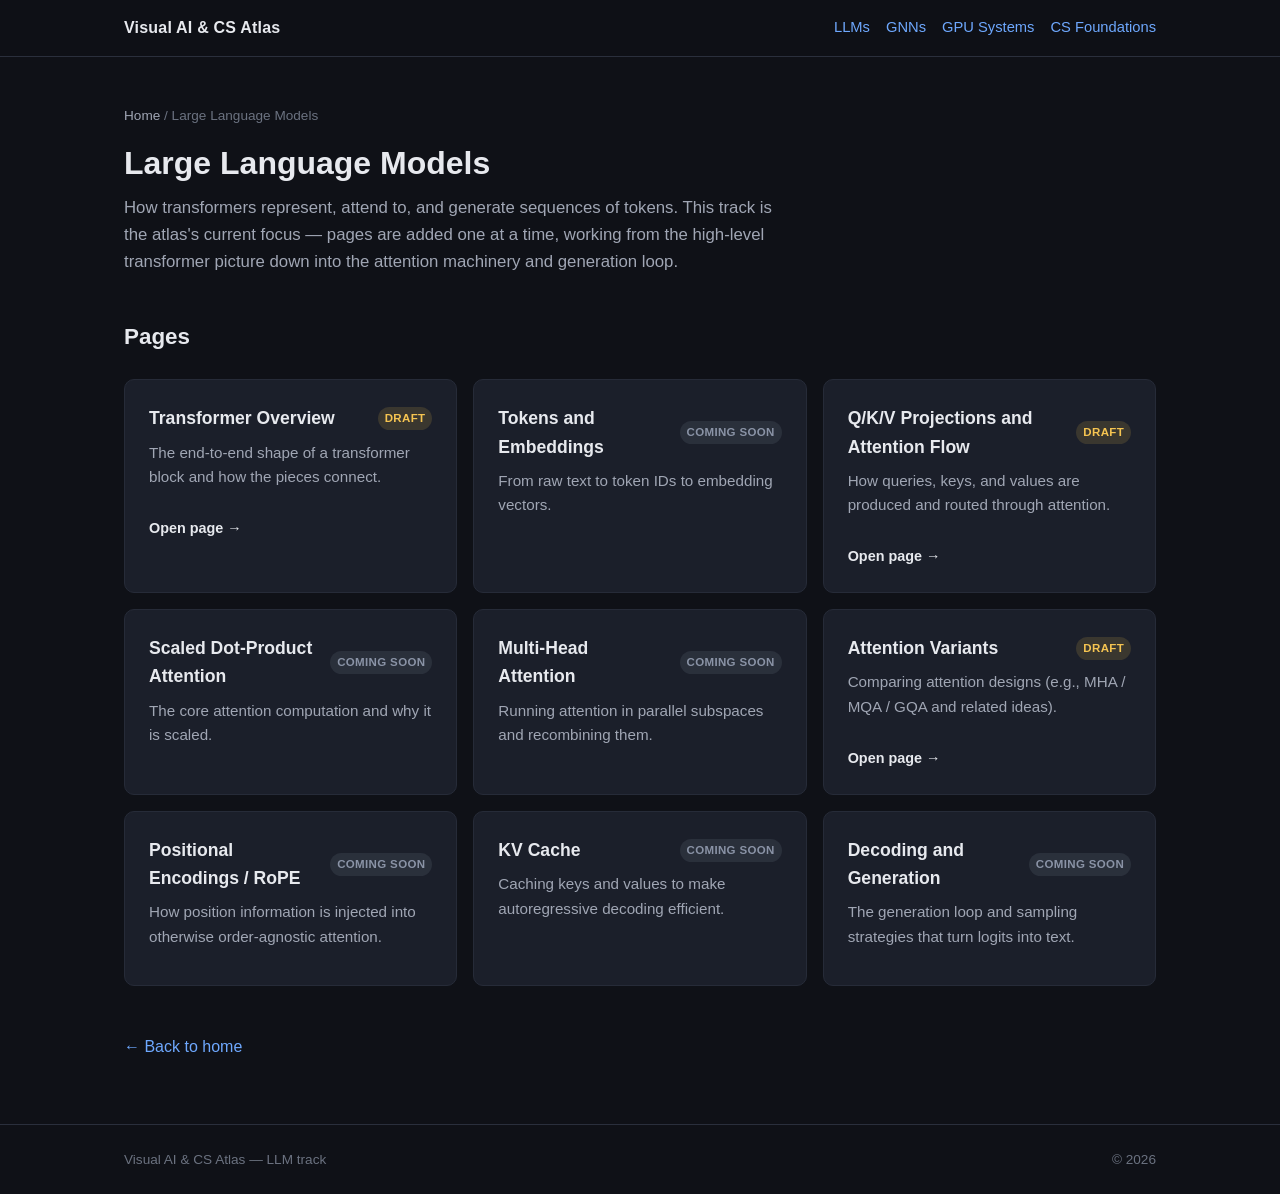
==== pages/llms/index.html @ 218eb195 "initial commit: setup scaffolding and documentation." ====
<!DOCTYPE html>
<html lang="en">
  <head>
    <meta charset="utf-8" />
    <meta name="viewport" content="width=device-width, initial-scale=1" />
    <title>Large Language Models — Visual AI &amp; CS Atlas</title>
    <meta
      name="description"
      content="LLM track: transformer overview, attention machinery, positional encodings, KV cache, and decoding."
    />
    <link rel="stylesheet" href="../../styles/base.css" />
    <link rel="stylesheet" href="../../styles/layout.css" />
    <link rel="stylesheet" href="../../styles/components.css" />
  </head>
  <body>
    <div class="page">
      <header class="topnav">
        <div class="container topnav__inner">
          <a class="topnav__brand" href="../../index.html"
            >Visual AI &amp; CS Atlas</a
          >
          <nav class="topnav__links">
            <a href="index.html">LLMs</a>
            <a href="../gnns/index.html">GNNs</a>
            <a href="../gpu-systems/index.html">GPU Systems</a>
            <a href="../cs-foundations/index.html">CS Foundations</a>
          </nav>
        </div>
      </header>

      <main class="main">
        <div class="container">
          <div class="breadcrumb">
            <a href="../../index.html">Home</a> / Large Language Models
          </div>

          <section class="page-header">
            <h1>Large Language Models</h1>
            <p class="subtitle">
              How transformers represent, attend to, and generate sequences of
              tokens. This track is the atlas's current focus — pages are added
              one at a time, working from the high-level transformer picture down
              into the attention machinery and generation loop.
            </p>
          </section>

          <section class="section">
            <div class="section__title">
              <h2>Pages</h2>
            </div>
            <div class="grid grid--auto">
              <a class="card" href="transformer-overview.html">
                <div class="card__head">
                  <span class="card__title">Transformer Overview</span>
                  <span class="pill pill--draft">Draft</span>
                </div>
                <p class="card__desc">
                  The end-to-end shape of a transformer block and how the pieces
                  connect.
                </p>
                <span class="card__link">Open page →</span>
              </a>

              <div class="card">
                <div class="card__head">
                  <span class="card__title">Tokens and Embeddings</span>
                  <span class="pill pill--soon">Coming Soon</span>
                </div>
                <p class="card__desc">
                  From raw text to token IDs to embedding vectors.
                </p>
              </div>

              <a class="card" href="qkv-attention.html">
                <div class="card__head">
                  <span class="card__title"
                    >Q/K/V Projections and Attention Flow</span
                  >
                  <span class="pill pill--draft">Draft</span>
                </div>
                <p class="card__desc">
                  How queries, keys, and values are produced and routed through
                  attention.
                </p>
                <span class="card__link">Open page →</span>
              </a>

              <div class="card">
                <div class="card__head">
                  <span class="card__title">Scaled Dot-Product Attention</span>
                  <span class="pill pill--soon">Coming Soon</span>
                </div>
                <p class="card__desc">
                  The core attention computation and why it is scaled.
                </p>
              </div>

              <div class="card">
                <div class="card__head">
                  <span class="card__title">Multi-Head Attention</span>
                  <span class="pill pill--soon">Coming Soon</span>
                </div>
                <p class="card__desc">
                  Running attention in parallel subspaces and recombining them.
                </p>
              </div>

              <a class="card" href="attention-variants.html">
                <div class="card__head">
                  <span class="card__title">Attention Variants</span>
                  <span class="pill pill--draft">Draft</span>
                </div>
                <p class="card__desc">
                  Comparing attention designs (e.g., MHA / MQA / GQA and related
                  ideas).
                </p>
                <span class="card__link">Open page →</span>
              </a>

              <div class="card">
                <div class="card__head">
                  <span class="card__title">Positional Encodings / RoPE</span>
                  <span class="pill pill--soon">Coming Soon</span>
                </div>
                <p class="card__desc">
                  How position information is injected into otherwise
                  order-agnostic attention.
                </p>
              </div>

              <div class="card">
                <div class="card__head">
                  <span class="card__title">KV Cache</span>
                  <span class="pill pill--soon">Coming Soon</span>
                </div>
                <p class="card__desc">
                  Caching keys and values to make autoregressive decoding
                  efficient.
                </p>
              </div>

              <div class="card">
                <div class="card__head">
                  <span class="card__title">Decoding and Generation</span>
                  <span class="pill pill--soon">Coming Soon</span>
                </div>
                <p class="card__desc">
                  The generation loop and sampling strategies that turn logits
                  into text.
                </p>
              </div>
            </div>
          </section>

          <p><a href="../../index.html">← Back to home</a></p>
        </div>
      </main>

      <footer class="footer">
        <div class="container footer__inner">
          <span>Visual AI &amp; CS Atlas — LLM track</span>
          <span>&copy; <span data-current-year>2026</span></span>
        </div>
      </footer>
    </div>

    <script src="../../scripts/main.js"></script>
    <script src="../../scripts/visual-components.js"></script>
  </body>
</html>
---- styles/base.css ----
/* ==========================================================================
   base.css — design tokens, resets, and base element styles
   Visual AI & CS Atlas
   --------------------------------------------------------------------------
   All theme values live here as CSS custom properties so that layout.css and
   components.css stay declarative. Adjust the palette / spacing scale in one
   place and the whole site follows.
   ========================================================================== */

:root {
  /* --- Backgrounds --- */
  --bg: #0f1117;
  --bg-elevated: #171a22;
  --bg-card: #1b1f2a;
  --bg-inset: #11141b;

  /* --- Text --- */
  --text: #e7e9ee;
  --text-muted: #a0a6b4;
  --text-faint: #6b7280;

  /* --- Accents --- */
  --accent: #6ea8fe;
  --accent-strong: #4f8cff;
  --accent-soft: rgba(110, 168, 254, 0.14);
  --accent-2: #b692f6;

  /* --- Borders --- */
  --border: #2a2f3c;
  --border-strong: #3a4150;
  --card-border: #262b38;

  /* --- Status label colors --- */
  --status-available: #57d9a3;
  --status-available-bg: rgba(87, 217, 163, 0.14);
  --status-draft: #f5c451;
  --status-draft-bg: rgba(245, 196, 81, 0.14);
  --status-soon: #8a93a6;
  --status-soon-bg: rgba(138, 147, 166, 0.14);
  --status-review: #f59e8b;
  --status-review-bg: rgba(245, 158, 139, 0.14);
  --status-verified: #6ea8fe;
  --status-verified-bg: rgba(110, 168, 254, 0.14);

  /* --- Spacing scale --- */
  --space-1: 0.25rem;
  --space-2: 0.5rem;
  --space-3: 0.75rem;
  --space-4: 1rem;
  --space-5: 1.5rem;
  --space-6: 2rem;
  --space-7: 3rem;
  --space-8: 4rem;

  /* --- Radius --- */
  --radius-sm: 6px;
  --radius: 10px;
  --radius-lg: 16px;

  /* --- Fonts --- */
  --font-sans: -apple-system, BlinkMacSystemFont, "Segoe UI", Roboto, Helvetica,
    Arial, sans-serif, "Apple Color Emoji", "Segoe UI Emoji";
  --font-mono: ui-monospace, SFMono-Regular, "SF Mono", Menlo, Consolas,
    "Liberation Mono", monospace;

  /* --- Layout --- */
  --content-max: 1080px;
  --shadow: 0 1px 2px rgba(0, 0, 0, 0.3), 0 4px 16px rgba(0, 0, 0, 0.25);
}

/* --- Reset --- */
*,
*::before,
*::after {
  box-sizing: border-box;
}

html {
  font-size: 16px;
  scroll-behavior: smooth;
}

body {
  margin: 0;
  background: var(--bg);
  color: var(--text);
  font-family: var(--font-sans);
  line-height: 1.6;
  -webkit-font-smoothing: antialiased;
  text-rendering: optimizeLegibility;
}

h1,
h2,
h3,
h4 {
  line-height: 1.25;
  margin: 0 0 var(--space-3);
  font-weight: 650;
}

h1 {
  font-size: 2rem;
}
h2 {
  font-size: 1.4rem;
}
h3 {
  font-size: 1.1rem;
}

p {
  margin: 0 0 var(--space-4);
  color: var(--text-muted);
}

a {
  color: var(--accent);
  text-decoration: none;
}
a:hover {
  color: var(--accent-strong);
  text-decoration: underline;
}

code,
pre {
  font-family: var(--font-mono);
  font-size: 0.9em;
}

ul,
ol {
  color: var(--text-muted);
}

hr {
  border: none;
  border-top: 1px solid var(--border);
  margin: var(--space-6) 0;
}

small {
  color: var(--text-faint);
}
---- styles/layout.css ----
/* ==========================================================================
   layout.css — page shell, navigation skeleton, and grid systems
   Visual AI & CS Atlas
   --------------------------------------------------------------------------
   Structural layout only. Visual treatment of cards / pills / panels lives in
   components.css. Keeping a stable layout here is intentional: pages should be
   recognizable by shape, per the project's "consistent page layout" principle.
   ========================================================================== */

/* --- Page shell --- */
.page {
  display: flex;
  flex-direction: column;
  min-height: 100vh;
}

.container {
  width: 100%;
  max-width: var(--content-max);
  margin: 0 auto;
  padding: 0 var(--space-5);
}

/* --- Top navigation --- */
.topnav {
  position: sticky;
  top: 0;
  z-index: 10;
  background: rgba(15, 17, 23, 0.85);
  backdrop-filter: blur(8px);
  border-bottom: 1px solid var(--border);
}

.topnav__inner {
  display: flex;
  align-items: center;
  justify-content: space-between;
  gap: var(--space-4);
  height: 56px;
}

.topnav__brand {
  font-weight: 700;
  color: var(--text);
  letter-spacing: 0.2px;
}
.topnav__brand:hover {
  text-decoration: none;
  color: var(--accent);
}

.topnav__links {
  display: flex;
  gap: var(--space-4);
  flex-wrap: wrap;
  font-size: 0.92rem;
}

/* --- Main content region --- */
.main {
  flex: 1;
  padding: var(--space-7) 0;
}

/* --- Page header block --- */
.page-header {
  margin-bottom: var(--space-6);
}
.page-header .subtitle {
  font-size: 1.05rem;
  max-width: 70ch;
}

/* --- Breadcrumb --- */
.breadcrumb {
  font-size: 0.85rem;
  color: var(--text-faint);
  margin-bottom: var(--space-4);
}
.breadcrumb a {
  color: var(--text-muted);
}

/* --- Sections --- */
.section {
  margin: var(--space-7) 0;
}
.section__title {
  display: flex;
  align-items: baseline;
  gap: var(--space-3);
  margin-bottom: var(--space-4);
}

/* --- Card grids --- */
.grid {
  display: grid;
  gap: var(--space-4);
}
.grid--2 {
  grid-template-columns: repeat(2, 1fr);
}
.grid--3 {
  grid-template-columns: repeat(3, 1fr);
}
.grid--auto {
  grid-template-columns: repeat(auto-fill, minmax(280px, 1fr));
}

/* --- Footer --- */
.footer {
  border-top: 1px solid var(--border);
  padding: var(--space-5) 0;
  color: var(--text-faint);
  font-size: 0.85rem;
}
.footer__inner {
  display: flex;
  justify-content: space-between;
  flex-wrap: wrap;
  gap: var(--space-3);
}

/* --- Responsive --- */
@media (max-width: 760px) {
  .grid--2,
  .grid--3 {
    grid-template-columns: 1fr;
  }
  .topnav__inner {
    height: auto;
    padding: var(--space-3) 0;
    flex-direction: column;
    align-items: flex-start;
  }
}
---- styles/components.css ----
/* ==========================================================================
   components.css — reusable UI components
   Visual AI & CS Atlas
   --------------------------------------------------------------------------
   Each component here is referenced by docs/VISUAL_LANGUAGE.md and
   docs/PAGE_STANDARDS.md. Keep class names stable so future concept pages can
   rely on them.
   ========================================================================== */

/* --- Cards (track + topic) --- */
.card {
  display: flex;
  flex-direction: column;
  background: var(--bg-card);
  border: 1px solid var(--card-border);
  border-radius: var(--radius);
  padding: var(--space-5);
  transition: border-color 0.15s ease, transform 0.15s ease;
}
.card:hover {
  border-color: var(--border-strong);
  transform: translateY(-2px);
}
.card__head {
  display: flex;
  align-items: center;
  justify-content: space-between;
  gap: var(--space-3);
  margin-bottom: var(--space-2);
}
.card__title {
  font-size: 1.1rem;
  font-weight: 650;
  color: var(--text);
}
.card__desc {
  color: var(--text-muted);
  font-size: 0.95rem;
  margin-bottom: var(--space-3);
}
.card__topics {
  font-size: 0.82rem;
  color: var(--text-faint);
  margin-top: auto;
}
.card__topics strong {
  color: var(--text-muted);
  font-weight: 600;
}
.card__link {
  margin-top: var(--space-4);
  font-size: 0.9rem;
  font-weight: 600;
}

/* A whole card can be a link */
a.card {
  color: inherit;
}
a.card:hover {
  text-decoration: none;
}

/* --- Status pills --- */
.pill {
  display: inline-flex;
  align-items: center;
  gap: var(--space-1);
  font-size: 0.72rem;
  font-weight: 700;
  letter-spacing: 0.03em;
  text-transform: uppercase;
  padding: 0.2em 0.6em;
  border-radius: 999px;
  white-space: nowrap;
}
.pill--available {
  color: var(--status-available);
  background: var(--status-available-bg);
}
.pill--draft {
  color: var(--status-draft);
  background: var(--status-draft-bg);
}
.pill--soon {
  color: var(--status-soon);
  background: var(--status-soon-bg);
}
.pill--review {
  color: var(--status-review);
  background: var(--status-review-bg);
}
.pill--verified {
  color: var(--status-verified);
  background: var(--status-verified-bg);
}

/* --- Memory anchor --- */
.anchor {
  border-left: 3px solid var(--accent);
  background: var(--accent-soft);
  padding: var(--space-3) var(--space-4);
  border-radius: 0 var(--radius-sm) var(--radius-sm) 0;
  color: var(--text);
  font-size: 1.05rem;
}

/* --- Metadata strip --- */
.meta {
  display: flex;
  flex-wrap: wrap;
  gap: var(--space-4);
  font-size: 0.85rem;
  color: var(--text-muted);
  padding: var(--space-3) 0;
  border-top: 1px solid var(--border);
  border-bottom: 1px solid var(--border);
}
.meta dt {
  color: var(--text-faint);
  font-size: 0.72rem;
  text-transform: uppercase;
  letter-spacing: 0.04em;
}
.meta dd {
  margin: 0;
  color: var(--text);
}

/* --- Recall panel --- */
.recall {
  background: var(--bg-elevated);
  border: 1px solid var(--border);
  border-radius: var(--radius);
  padding: var(--space-5);
}
.recall__title {
  color: var(--accent);
  font-size: 0.8rem;
  text-transform: uppercase;
  letter-spacing: 0.05em;
  margin-bottom: var(--space-3);
}

/* --- Visual placeholder box (where future diagrams will live) --- */
.viz {
  display: flex;
  flex-direction: column;
  align-items: center;
  justify-content: center;
  text-align: center;
  min-height: 220px;
  border: 1.5px dashed var(--border-strong);
  border-radius: var(--radius);
  background: repeating-linear-gradient(
    45deg,
    var(--bg-inset),
    var(--bg-inset) 12px,
    var(--bg-elevated) 12px,
    var(--bg-elevated) 24px
  );
  color: var(--text-faint);
  padding: var(--space-6);
}
.viz__label {
  font-weight: 600;
  color: var(--text-muted);
  margin-bottom: var(--space-2);
}
.viz__hint {
  font-size: 0.85rem;
}

/* --- Code-trace panel --- */
.code-trace {
  background: var(--bg-inset);
  border: 1px solid var(--border);
  border-radius: var(--radius);
  overflow: hidden;
}
.code-trace__bar {
  display: flex;
  align-items: center;
  gap: var(--space-2);
  padding: var(--space-2) var(--space-4);
  background: var(--bg-elevated);
  border-bottom: 1px solid var(--border);
  font-size: 0.78rem;
  color: var(--text-faint);
}
.code-trace pre {
  margin: 0;
  padding: var(--space-4);
  overflow-x: auto;
  color: var(--text);
}

/* --- Comparison table --- */
.table-wrap {
  overflow-x: auto;
  border: 1px solid var(--border);
  border-radius: var(--radius);
}
table.compare {
  width: 100%;
  border-collapse: collapse;
  font-size: 0.92rem;
}
table.compare th,
table.compare td {
  text-align: left;
  padding: var(--space-3) var(--space-4);
  border-bottom: 1px solid var(--border);
}
table.compare thead th {
  background: var(--bg-elevated);
  color: var(--text);
  font-size: 0.78rem;
  text-transform: uppercase;
  letter-spacing: 0.04em;
}
table.compare tbody tr:last-child td {
  border-bottom: none;
}
table.compare td {
  color: var(--text-muted);
}

/* --- Provenance block --- */
.provenance {
  border: 1px solid var(--border);
  border-left: 3px solid var(--accent-2);
  border-radius: 0 var(--radius) var(--radius) 0;
  background: var(--bg-elevated);
  padding: var(--space-4) var(--space-5);
  font-size: 0.9rem;
}
.provenance__title {
  color: var(--accent-2);
  font-size: 0.8rem;
  text-transform: uppercase;
  letter-spacing: 0.05em;
  margin-bottom: var(--space-2);
}
.provenance ul {
  margin: 0;
  padding-left: var(--space-5);
}

/* --- Callout (notes / planned content) --- */
.callout {
  border: 1px dashed var(--border-strong);
  border-radius: var(--radius);
  padding: var(--space-4) var(--space-5);
  background: var(--bg-elevated);
  color: var(--text-muted);
}
.callout strong {
  color: var(--text);
}

/* --- Planned-sections list (used on placeholder pages) --- */
.planned {
  list-style: none;
  padding: 0;
  margin: 0;
  display: grid;
  gap: var(--space-2);
}
.planned li {
  display: flex;
  align-items: center;
  gap: var(--space-3);
  padding: var(--space-3) var(--space-4);
  background: var(--bg-card);
  border: 1px solid var(--card-border);
  border-radius: var(--radius-sm);
  color: var(--text-muted);
}
.planned li::before {
  content: "›";
  color: var(--accent);
  font-weight: 700;
}

/* --- Stepper controls (scaffolding for future diagram stages) --- */
.stepper {
  display: inline-flex;
  align-items: center;
  gap: var(--space-2);
  margin-top: var(--space-4);
}
.stepper button {
  font: inherit;
  font-size: 0.85rem;
  color: var(--text);
  background: var(--bg-card);
  border: 1px solid var(--border-strong);
  border-radius: var(--radius-sm);
  padding: var(--space-2) var(--space-3);
  cursor: pointer;
}
.stepper button:hover {
  border-color: var(--accent);
}
.stepper__status {
  font-size: 0.85rem;
  color: var(--text-faint);
}
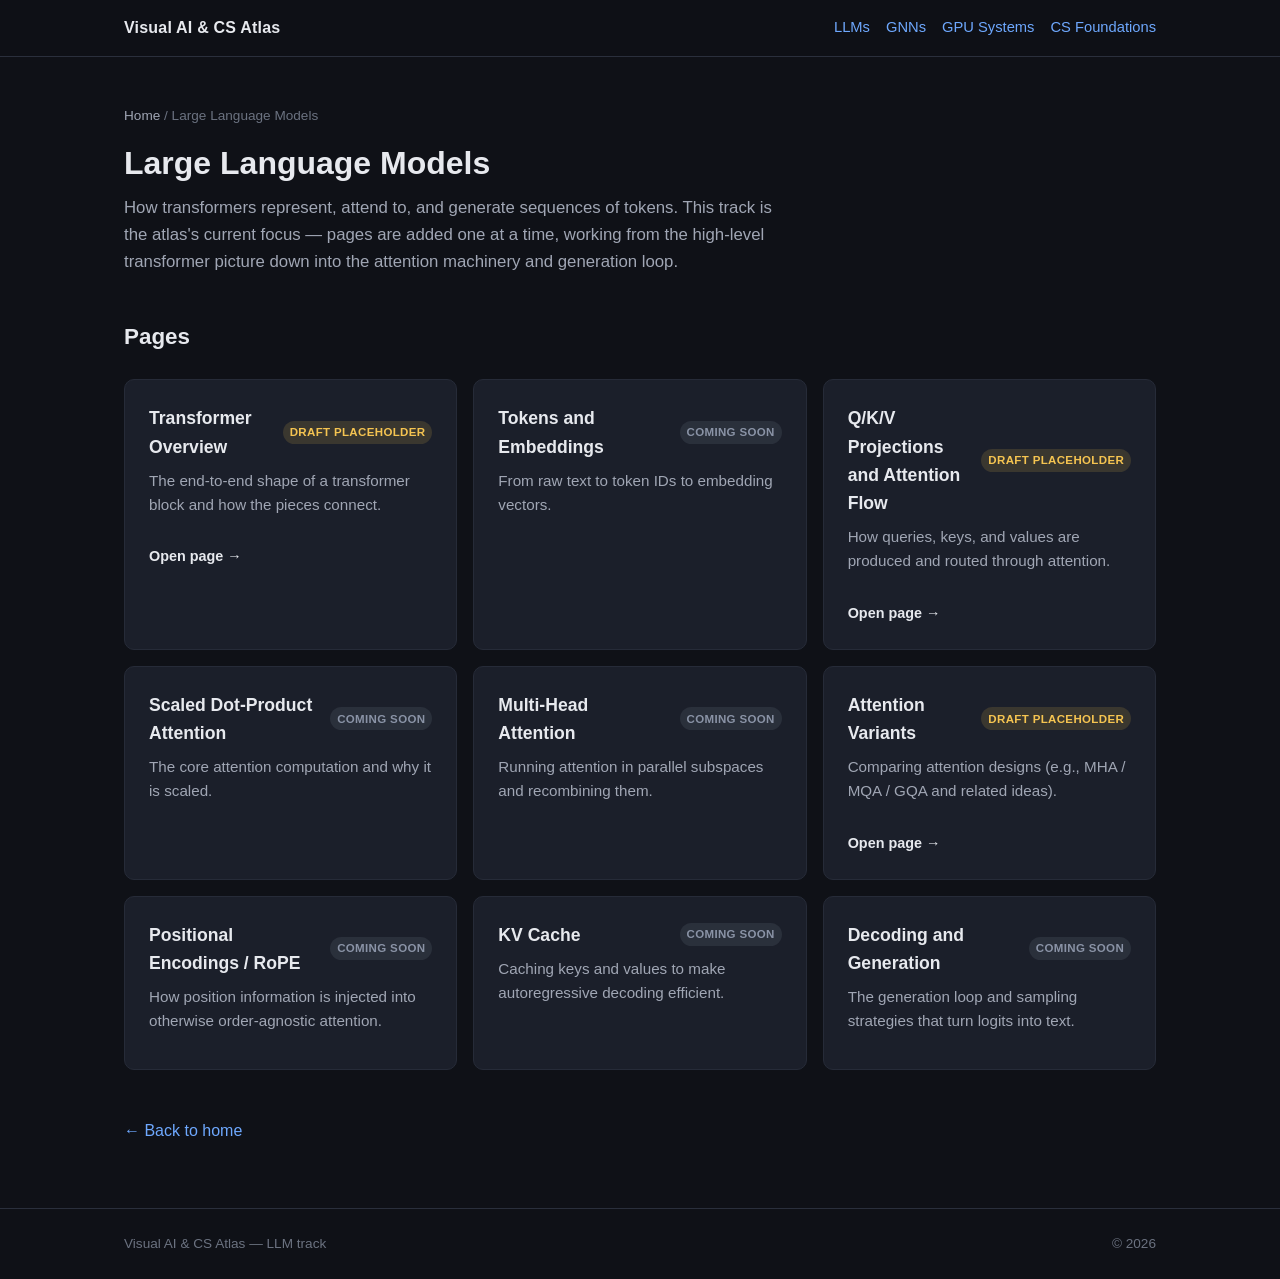
==== commit b1682ba2: "documentation updates" ====
--- a/pages/llms/index.html
+++ b/pages/llms/index.html
@@ -52,7 +52,7 @@
               <a class="card" href="transformer-overview.html">
                 <div class="card__head">
                   <span class="card__title">Transformer Overview</span>
-                  <span class="pill pill--draft">Draft</span>
+                  <span class="pill pill--draft">Draft placeholder</span>
                 </div>
                 <p class="card__desc">
                   The end-to-end shape of a transformer block and how the pieces
@@ -76,7 +76,7 @@
                   <span class="card__title"
                     >Q/K/V Projections and Attention Flow</span
                   >
-                  <span class="pill pill--draft">Draft</span>
+                  <span class="pill pill--draft">Draft placeholder</span>
                 </div>
                 <p class="card__desc">
                   How queries, keys, and values are produced and routed through
@@ -108,7 +108,7 @@
               <a class="card" href="attention-variants.html">
                 <div class="card__head">
                   <span class="card__title">Attention Variants</span>
-                  <span class="pill pill--draft">Draft</span>
+                  <span class="pill pill--draft">Draft placeholder</span>
                 </div>
                 <p class="card__desc">
                   Comparing attention designs (e.g., MHA / MQA / GQA and related
